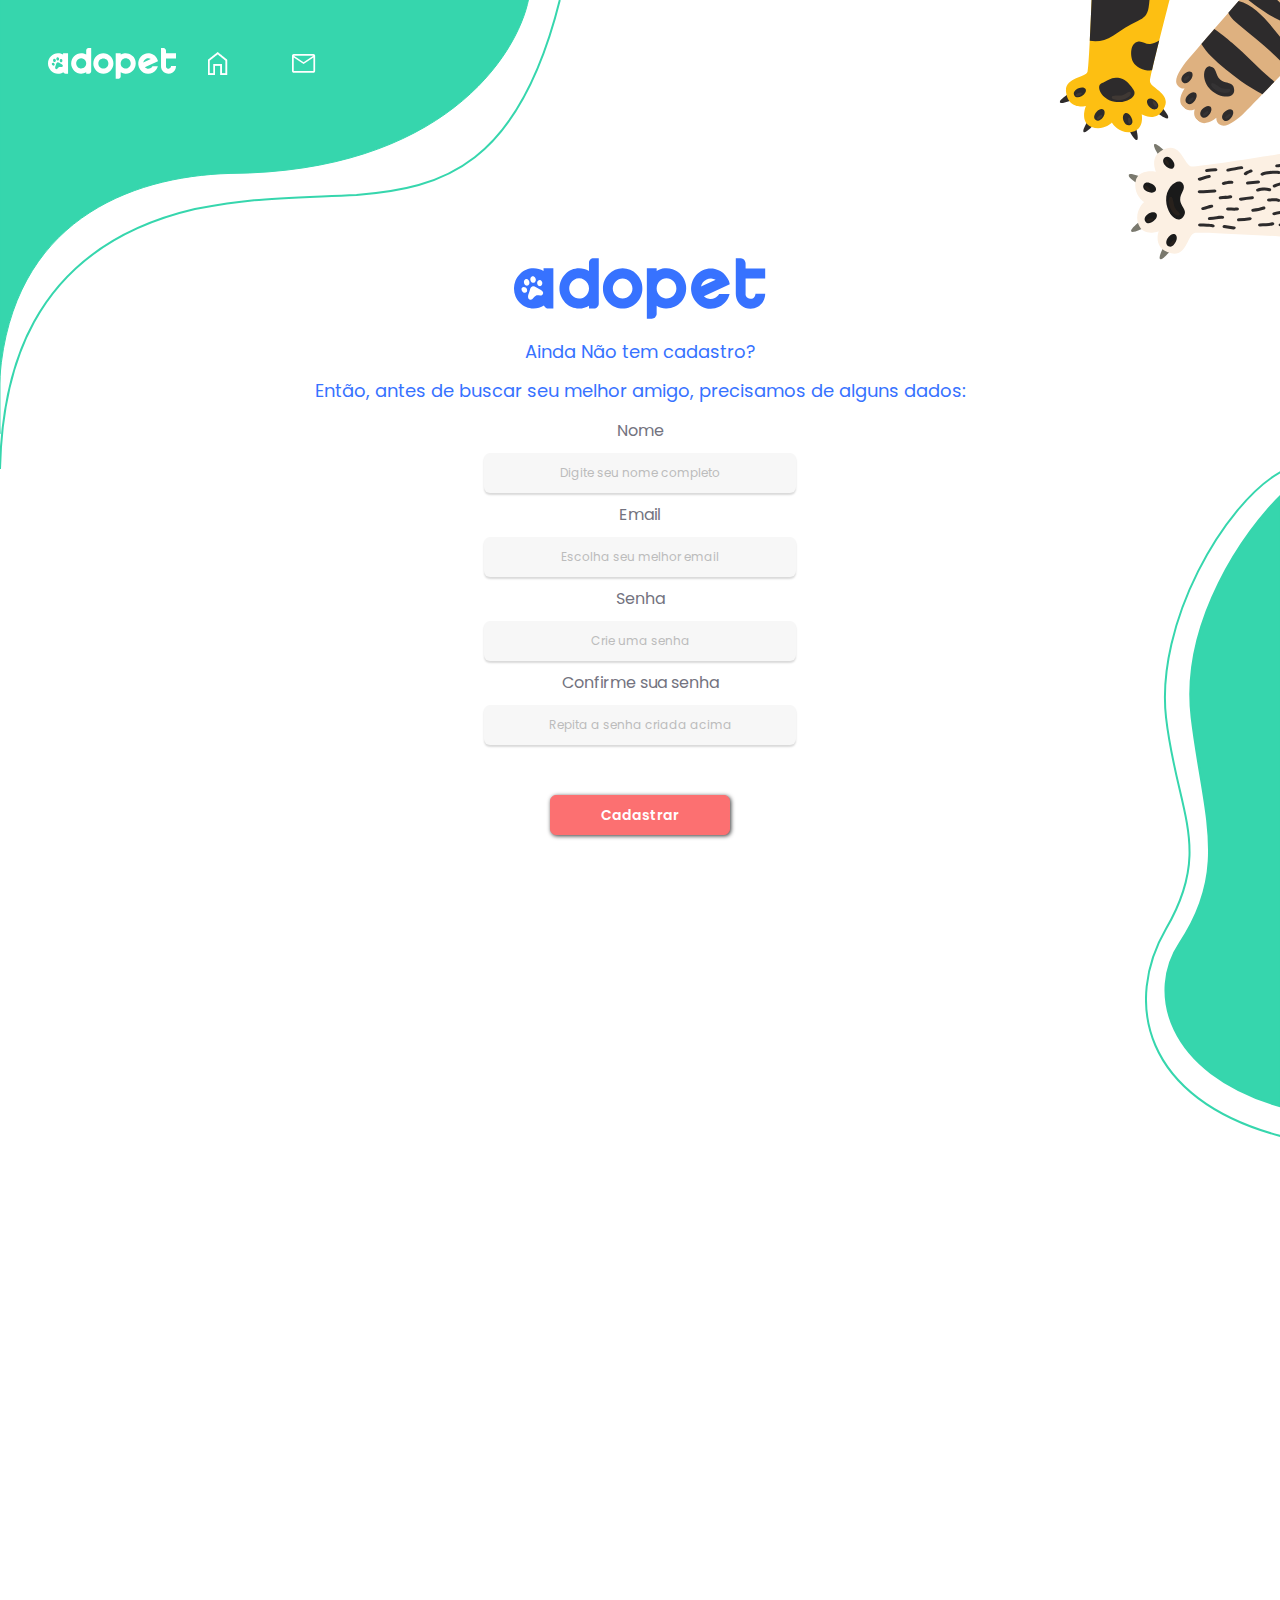
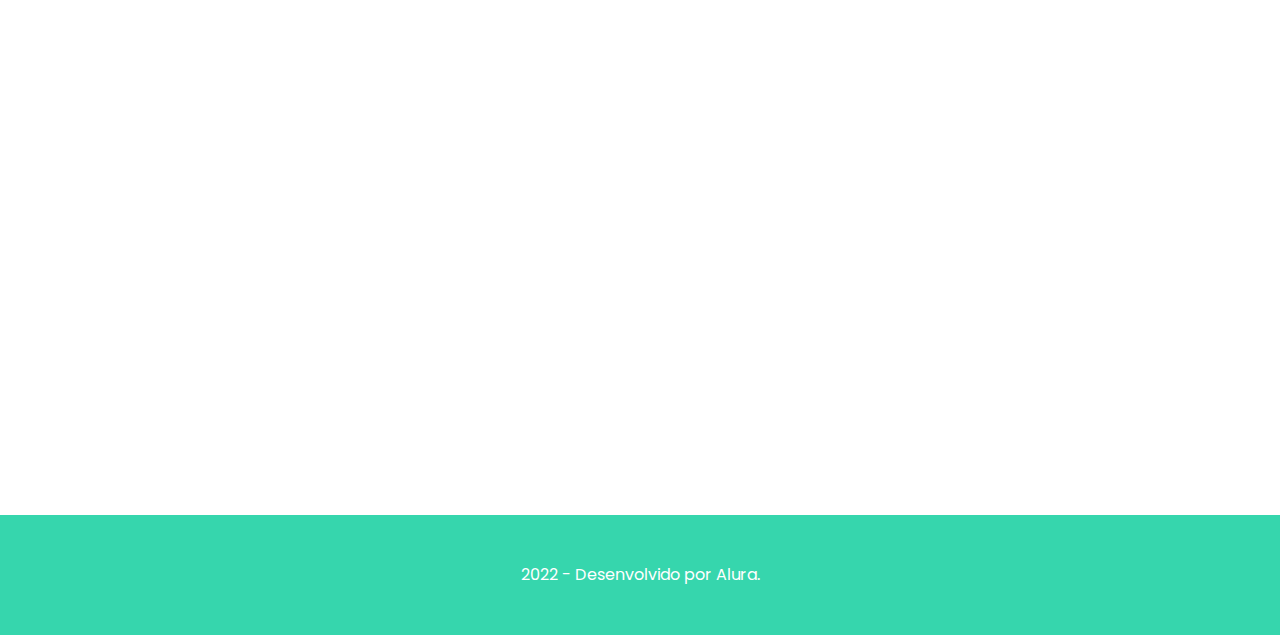
==== cadastro.html @ 5d2ec8dd "Cadastro e Login feitos" ====
<!DOCTYPE html>
<html lang="pt-Br">
<head>
    <meta charset="UTF-8">
    <meta http-equiv="X-UA-Compatible" content="IE=edge">
    <meta name="viewport" content="width=device-width, initial-scale=1.0">

    <link rel="stylesheet" href="./assets/css/reset.css">
    <link rel="stylesheet" href="./assets/css/cadastro.css">
    <link rel="stylesheet" href="./assets/css/cabecalho.css">
    <link rel="stylesheet" href="./assets/css/rodape.css">


    <link rel="preconnect" href="https://fonts.googleapis.com">
    <link rel="preconnect" href="https://fonts.gstatic.com" crossorigin>
    <link href="https://fonts.googleapis.com/css2?family=Poppins&display=swap" rel="stylesheet">
    <link href="https://fonts.googleapis.com/css2?family=IBM+Plex+Sans:wght@500&display=swap" rel="stylesheet">

    <title>Adopet</title>
</head>

<body class="corpo">
    <header class="cabeçalho">
        <header class="cabecalho">
            <a href="index.html"><img src="assets/img/LogoMed.svg" alt="Logo da Adopet" class="cabecalho__imagemLogo"></a>
            <a href="index.html"><img src="assets/img/casa.png" alt="Página Inicial" class="cabecalho__imagem"></a>
            <a href="mensagem.html"><img src="assets/img/mensagens.svg" alt="Caixa de mensagens" class="cabecalho__imagem"></a>
        </header>
    </header>

    <main class="conteudo">
        <img class="logo" src="assets/img/Logoblue.svg" alt="Logo da adopet">

        <p class="conteudo__titulo">Ainda Não tem cadastro?</p>
        <p class="conteudo__titulo">Então, antes de buscar seu melhor amigo, precisamos de alguns dados:</p>
        
        <form class="conteudo__cadastro___formulario" action="" id="novoCadastro">
                        <label class="conteudo__cadastro___formulario____texto"  for="">Nome</label>
                        <input id="nome" class="conteudo__cadastro___formulario____conteudo" type="text" placeholder="Digite seu nome completo" required
                        />
                        <label class="conteudo__cadastro___formulario____texto" for="" id="emailLabel">Email</label>
                        <input id="email" class="conteudo__cadastro___formulario____conteudo" type="email" placeholder="Escolha seu melhor email" required
                        />
                        <label class="conteudo__cadastro___formulario____texto" for="" id="senhaLabel" >Senha</label>
                        <i id="verConfirmSenha" class="fa fa-eye" aria-hidden="true"></i>
                        <input id="senha" class="conteudo__cadastro___formulario____conteudo" 
                        type="text" pattern="^(?=.*\d)(?=.*[a-z])(?=.*[A-Z])(?!.*\s).{4,8}$" 
                        title="Usar uma letra minúscula, uma letra maiúscula, um numero ou simbolo, 4 a 8 caracteres e sem espaços."
                        placeholder="Crie uma senha" required
                        />
                        <label class="conteudo__cadastro___formulario____texto" for="">Confirme sua senha</label>
                        <i id="verConfirmSenha" class="fa fa-eye" aria-hidden="true"></i>
                        <input id="confirmeSenha" class="conteudo__cadastro___formulario____conteudo"
                         type="text" pattern="^(?=.*\d)(?=.*[a-z])(?=.*[A-Z])(?!.*\s).{4,8}$" 
                         title="Usar uma letra minúscula, uma letra maiúscula, um numero ou simbolo, 4 a 8 caracteres e sem espaços."
                         placeholder="Repita a senha criada acima" required
                        />
                        <button class="conteudo__cadastro___botao" type="submit" id="cadastrar">Cadastrar</button> 
            </form>

    </main>
    <script defer src="./assets/js/cadastro.js"></script>

    <footer class="rodape">
        2022 - Desenvolvido por Alura.
    </footer>
</body>
</html>
---- assets/css/cadastro.css ----
:root {
    --azul: #3772FF;
    --branco: white;
    --verde: #36D6AD;
    --coral: #FC7071;
    --creme: #FCF0E3;
    --cinza: #737380;
    --cinza-medio: #BCBCBC;
    --cinza-claro: #F6F6F6;
 }
 
 *{
     padding: 0;
     margin: 0;
     box-sizing: border-box;
 }
 
 body {
    background-image:  url('../img/Patas.png'), url('../img/Forma2.svg'), url('../img/Forma4.png');
    background-repeat: no-repeat;
    background-position: top right, top left, left 70%;
    min-height: 100vh;
    font-size: 16px;
}

.corpo {
   background-color: var(--branco);
   display: flex;
   flex-direction: column;
}
 
.conteudo {
    text-align: center;
    width: 70%;
    margin: 1em auto;
    margin-bottom: 100%;
    flex-grow: 1;
}

.logo {
    width: 142px;
    height: 35px;
 }

.conteudo__titulo {
    color: var(--azul);
    font-family: 'Poppins';
    font-style: normal;
    font-weight: 400;
    font-size: 16px;
    line-height: 21px;

    margin: 1em auto;
}

.conteudo__cadastro___formulario {
    display: flex;
    flex-direction: column;
    align-items: center;
}

.conteudo__cadastro___formulario____texto {
    color: var(--cinza);
    font-family: 'Poppins';
    font-style: normal;
    font-weight: 400;
    font-size: 16px;
    line-height: 24px;
}

.conteudo__cadastro___formulario____conteudo {
    width: 312px;
    height: 40px;
    margin-top: 10px;
    margin: 10px;
    background: #F7F7F7;
    box-shadow: 0px 2px 2px rgba(0, 0, 0, 0.15);
    border-radius: 6px;

    font-family: 'Poppins';
    font-style: normal;
    font-weight: 400;
    font-size: 12px;
    line-height: 16px;

    text-align: center;

    color:black;
}

.conteudo__cadastro___formulario____conteudo::placeholder {
    color: var(--cinza-medio);
}

.conteudo__cadastro___formulario____esqueci{


    font-family: 'Poppins';
    font-style: normal;
    font-weight: 400;
    font-size: 12px;
    line-height: 24px;
    text-decoration-line: underline;

    color: #FC7071;
}

.conteudo__cadastro___botao{

    margin-top: 40px;
    height: 40px;
    width: 180px;
    background: #FC7071;
    border: 1px solid #FC7071;
    border-radius: 6px;
    box-shadow: 1px 1px 4px rgb(57, 56, 56);

    font-family: 'Poppins';
    font-style: normal;
    font-weight: 600;
    font-size: 14px;
    line-height: 0px;
    text-align: center;  
    color: #FFFFFF;

    
}

.fa-eye{
    position: absolute;
    top: 15px;
    right: 10px;
    cursor: pointer;
    color: #0d009c;
  }

@media screen and (min-width: 768px) {
    body {
        background-image:  url('../img/PatasMed.svg'), url('../img/FormaMed1.svg'), url('../img/FormaMed3.svg');
        background-repeat: no-repeat;
        background-position: top right, top left, right 30%;
        min-height: 100vh;
        font-size: 16px;
    }
   
    .cabecalho__imagemLogo {
        padding-right: 2em;
        width: 100%;
     }
    
    .conteudo {
        margin: 8em auto;
        width: auto;
        margin-bottom: 100%;
        flex-grow: 1;
    }
    
    .logo {
        align-items: center;
        width: 252px;
        height: 62px;
    }

    .conteudo__titulo {
        font-size: 18px;
    }

    .conteudo__login___formulario____texto {
        font-size: 18px;
    }

    .conteudo__login___formulario____conteudo{
        width: 344px;
        height: 40px;
    }

    .conteudo__login___botao{
        width: 168px;
        height: 40px;
    }
}
---- assets/css/cabecalho.css ----
.cabecalho {
     padding: 3em;
     display: flex;
     align-items: center;
}

.cabecalho__imagem {
     padding-right: 4em;
}

.imagem__usuario {
     padding-left: 3em;
}
---- assets/css/rodape.css ----
.rodape {
    background-color: var(--verde);
    color: var(--branco);
    padding: 3em;
    width: 100%;

    font-family: 'Poppins';
    font-style: normal;
    font-weight: 400;
    font-size: 16px;
    line-height: 24px;

    text-align: center;
}
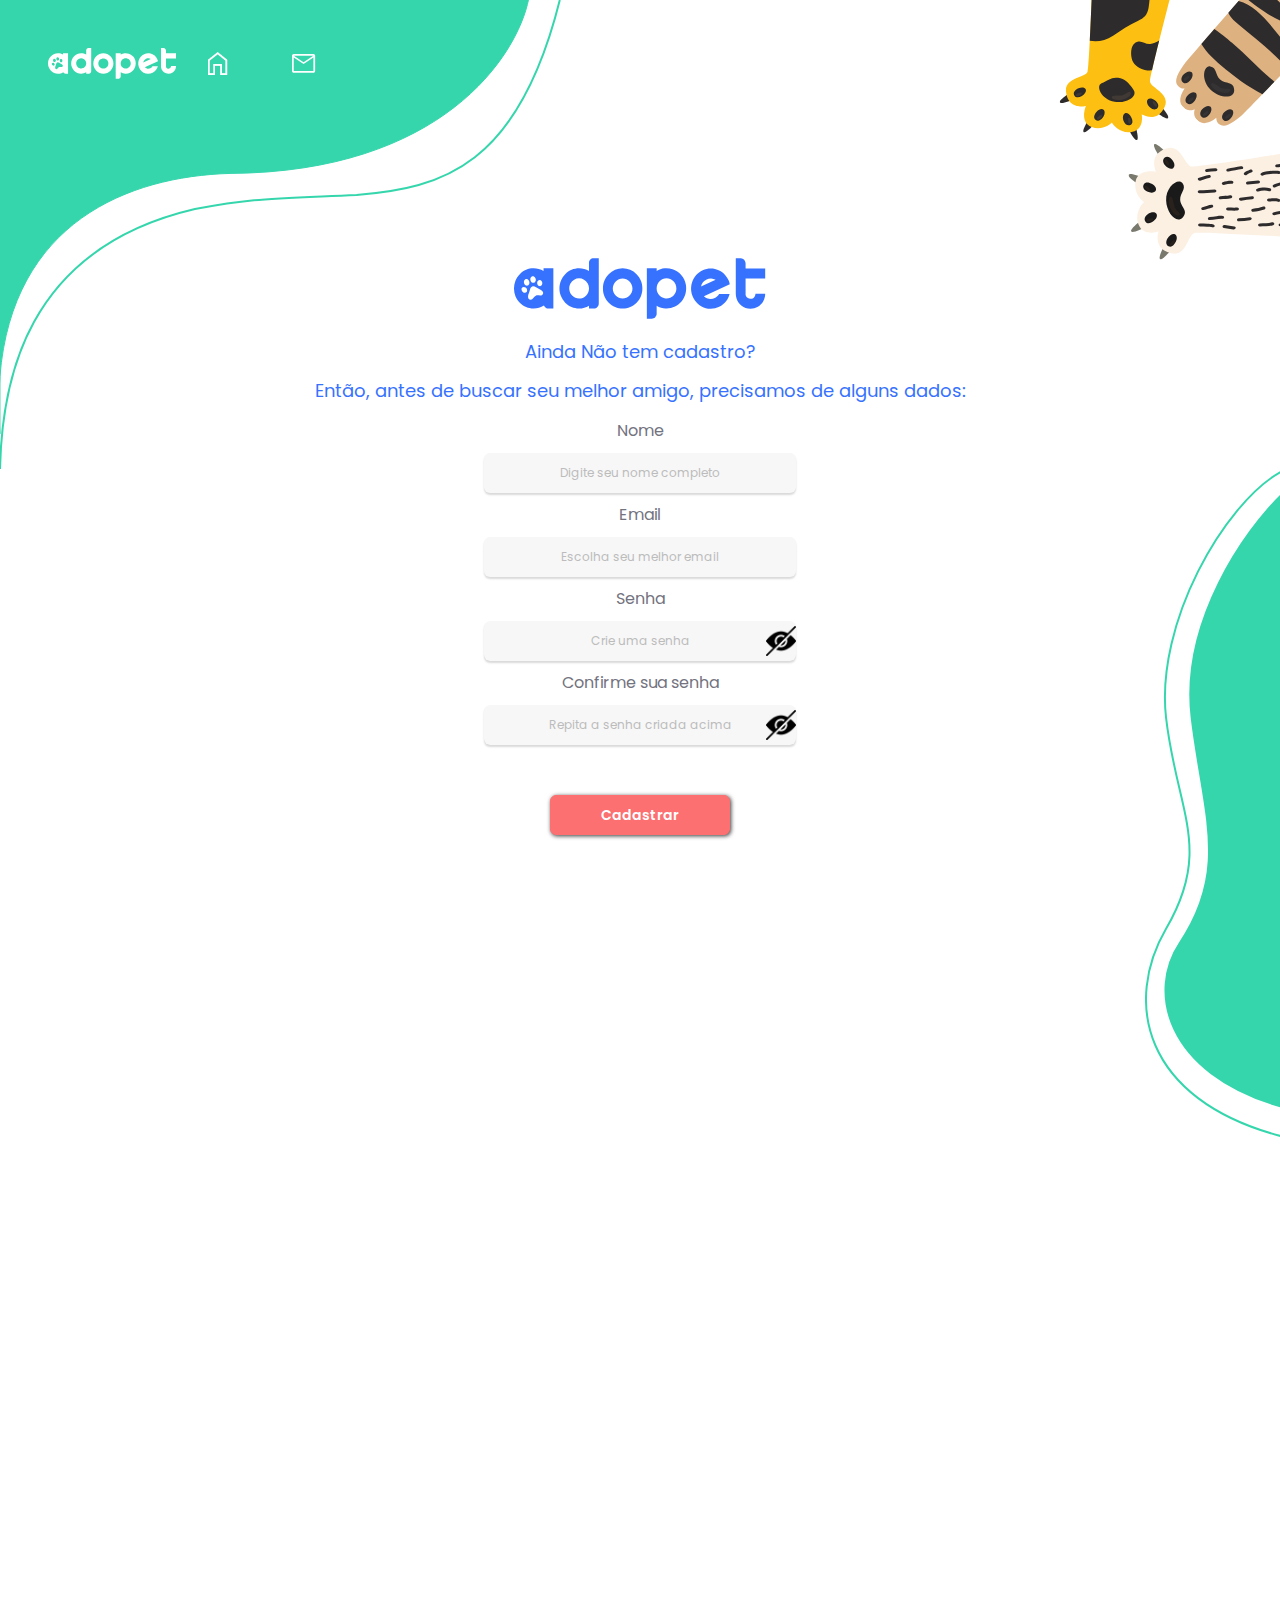
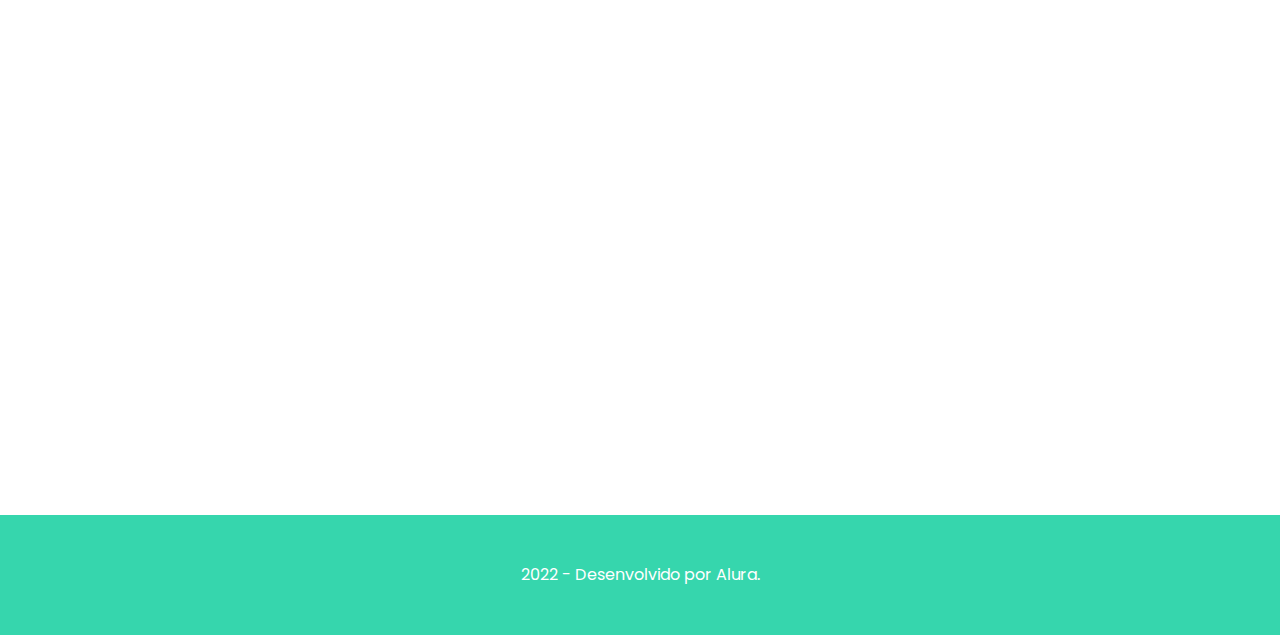
==== commit 9141e524: "Funcoes JS implementadas" ====
--- a/cadastro.html
+++ b/cadastro.html
@@ -42,18 +42,18 @@
                         <input id="email" class="conteudo__cadastro___formulario____conteudo" type="email" placeholder="Escolha seu melhor email" required
                         />
                         <label class="conteudo__cadastro___formulario____texto" for="" id="senhaLabel" >Senha</label>
-                        <i id="verConfirmSenha" class="fa fa-eye" aria-hidden="true"></i>
-                        <input id="senha" class="conteudo__cadastro___formulario____conteudo" 
-                        type="text" pattern="^(?=.*\d)(?=.*[a-z])(?=.*[A-Z])(?!.*\s).{4,8}$" 
+                        <!-- <i id="verConfirmSenha" class="fa fa-eye" aria-hidden="true"></i> -->
+                        <input id="senha" class="conteudo__cadastro___formulario____conteudo fa-eye" aria-hidden="true"
+                        type="password" pattern="^(?=.*\d)(?=.*[a-z])(?=.*[A-Z])(?!.*\s).{4,8}$" 
                         title="Usar uma letra minúscula, uma letra maiúscula, um numero ou simbolo, 4 a 8 caracteres e sem espaços."
-                        placeholder="Crie uma senha" required
+                        placeholder="Crie uma senha" required onclick="mostrar()"
                         />
                         <label class="conteudo__cadastro___formulario____texto" for="">Confirme sua senha</label>
-                        <i id="verConfirmSenha" class="fa fa-eye" aria-hidden="true"></i>
-                        <input id="confirmeSenha" class="conteudo__cadastro___formulario____conteudo"
-                         type="text" pattern="^(?=.*\d)(?=.*[a-z])(?=.*[A-Z])(?!.*\s).{4,8}$" 
+                        <!-- <i id="verConfirmSenha" class="fa fa-eye" aria-hidden="true"></i> -->
+                        <input id="confirmeSenha" class="conteudo__cadastro___formulario____conteudo fa-eye"
+                         type="password" pattern="^(?=.*\d)(?=.*[a-z])(?=.*[A-Z])(?!.*\s).{4,8}$" 
                          title="Usar uma letra minúscula, uma letra maiúscula, um numero ou simbolo, 4 a 8 caracteres e sem espaços."
-                         placeholder="Repita a senha criada acima" required
+                         placeholder="Repita a senha criada acima" required onclick="mostrarConfirme()"
                         />
                         <button class="conteudo__cadastro___botao" type="submit" id="cadastrar">Cadastrar</button> 
             </form>
--- a/assets/css/cadastro.css
+++ b/assets/css/cadastro.css
@@ -8,13 +8,13 @@
     --cinza-medio: #BCBCBC;
     --cinza-claro: #F6F6F6;
  }
- 
+
  *{
      padding: 0;
      margin: 0;
      box-sizing: border-box;
  }
- 
+
  body {
     background-image:  url('../img/Patas.png'), url('../img/Forma2.svg'), url('../img/Forma4.png');
     background-repeat: no-repeat;
@@ -28,7 +28,7 @@
    display: flex;
    flex-direction: column;
 }
- 
+
 .conteudo {
     text-align: center;
     width: 70%;
@@ -73,10 +73,9 @@
     height: 40px;
     margin-top: 10px;
     margin: 10px;
-    background: #F7F7F7;
+    background: #f7f7f7;
     box-shadow: 0px 2px 2px rgba(0, 0, 0, 0.15);
     border-radius: 6px;
-
     font-family: 'Poppins';
     font-style: normal;
     font-weight: 400;
@@ -87,6 +86,14 @@
 
     color:black;
 }
+
+.fa-eye {
+    background-image: url(../img/hidden.png);
+    background-position: right;
+    background-size: 30px;
+    background-repeat: no-repeat;
+    background-clip: content-box;
+  }
 
 .conteudo__cadastro___formulario____conteudo::placeholder {
     color: var(--cinza-medio);
@@ -120,19 +127,13 @@
     font-weight: 600;
     font-size: 14px;
     line-height: 0px;
-    text-align: center;  
+    text-align: center;
     color: #FFFFFF;
 
-    
+
 }
 
-.fa-eye{
-    position: absolute;
-    top: 15px;
-    right: 10px;
-    cursor: pointer;
-    color: #0d009c;
-  }
+
 
 @media screen and (min-width: 768px) {
     body {
@@ -142,19 +143,19 @@
         min-height: 100vh;
         font-size: 16px;
     }
-   
+
     .cabecalho__imagemLogo {
         padding-right: 2em;
         width: 100%;
      }
-    
+
     .conteudo {
         margin: 8em auto;
         width: auto;
         margin-bottom: 100%;
         flex-grow: 1;
     }
-    
+
     .logo {
         align-items: center;
         width: 252px;
